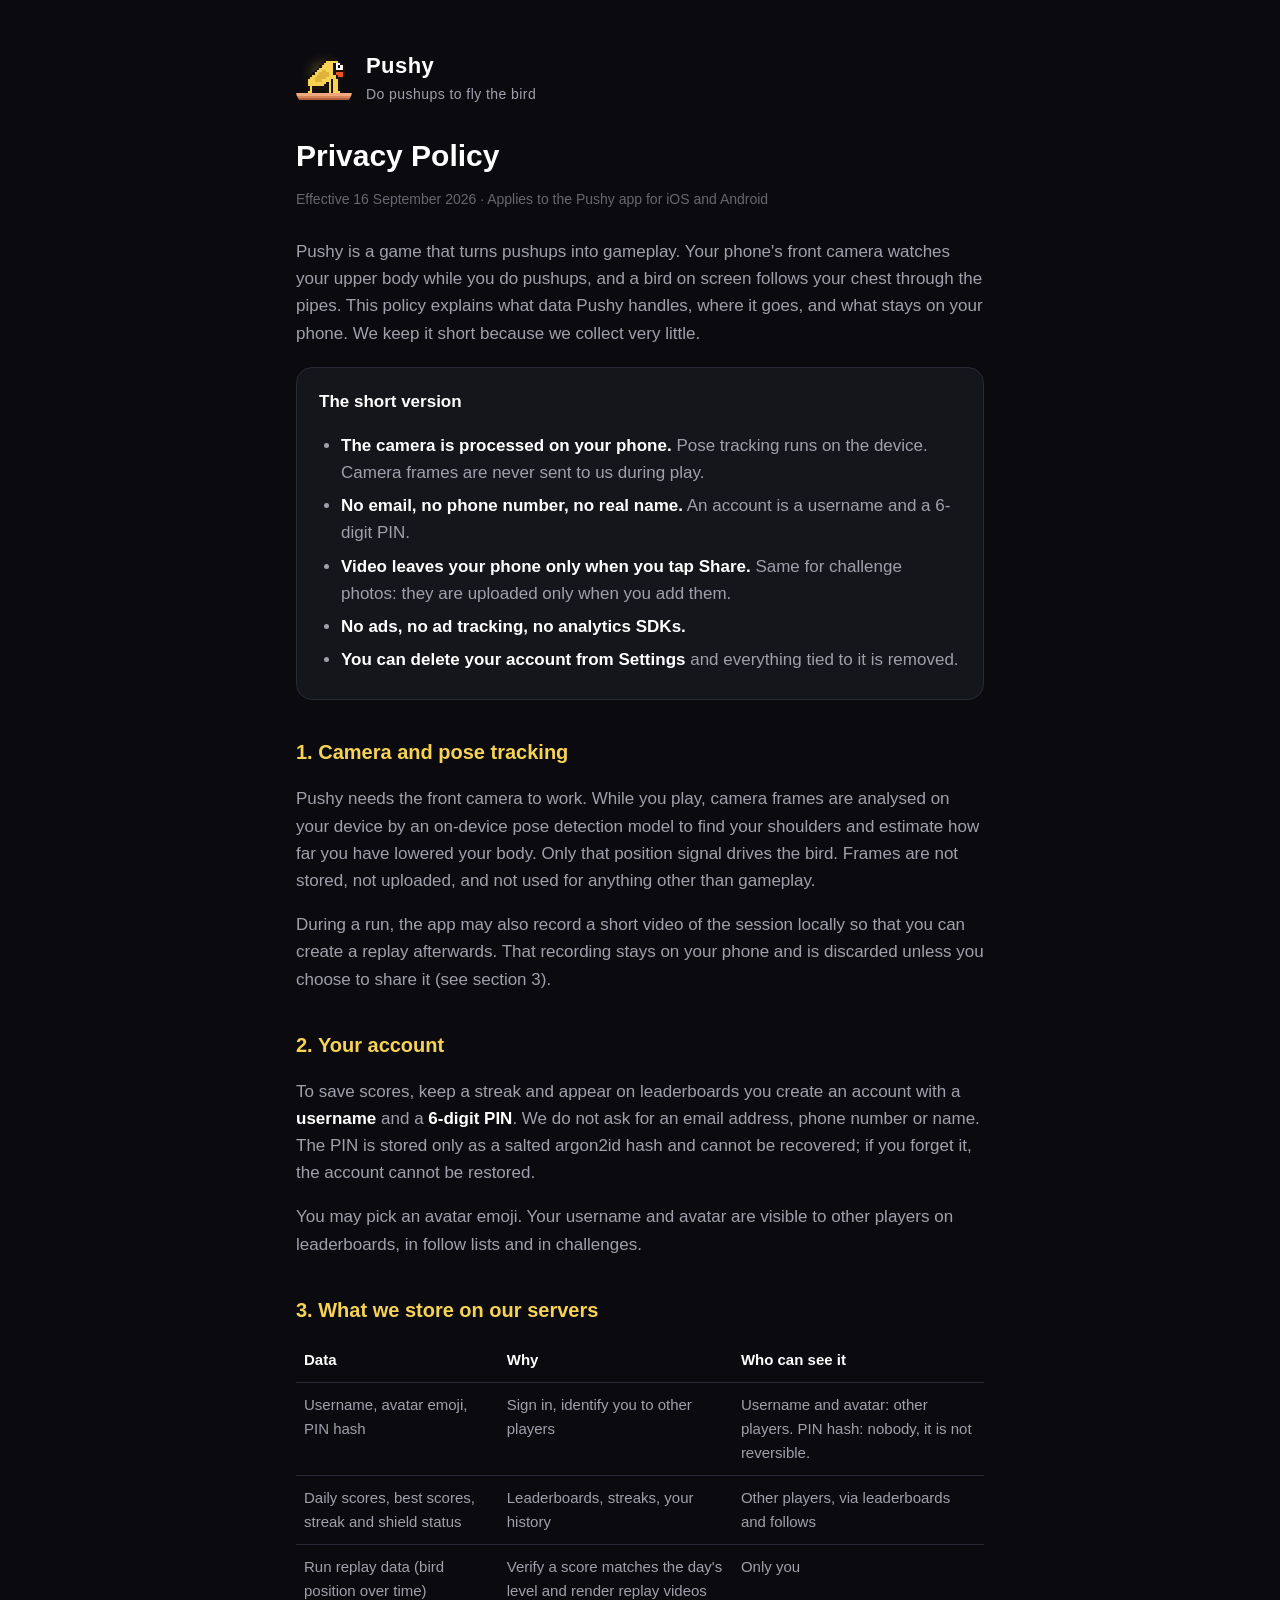
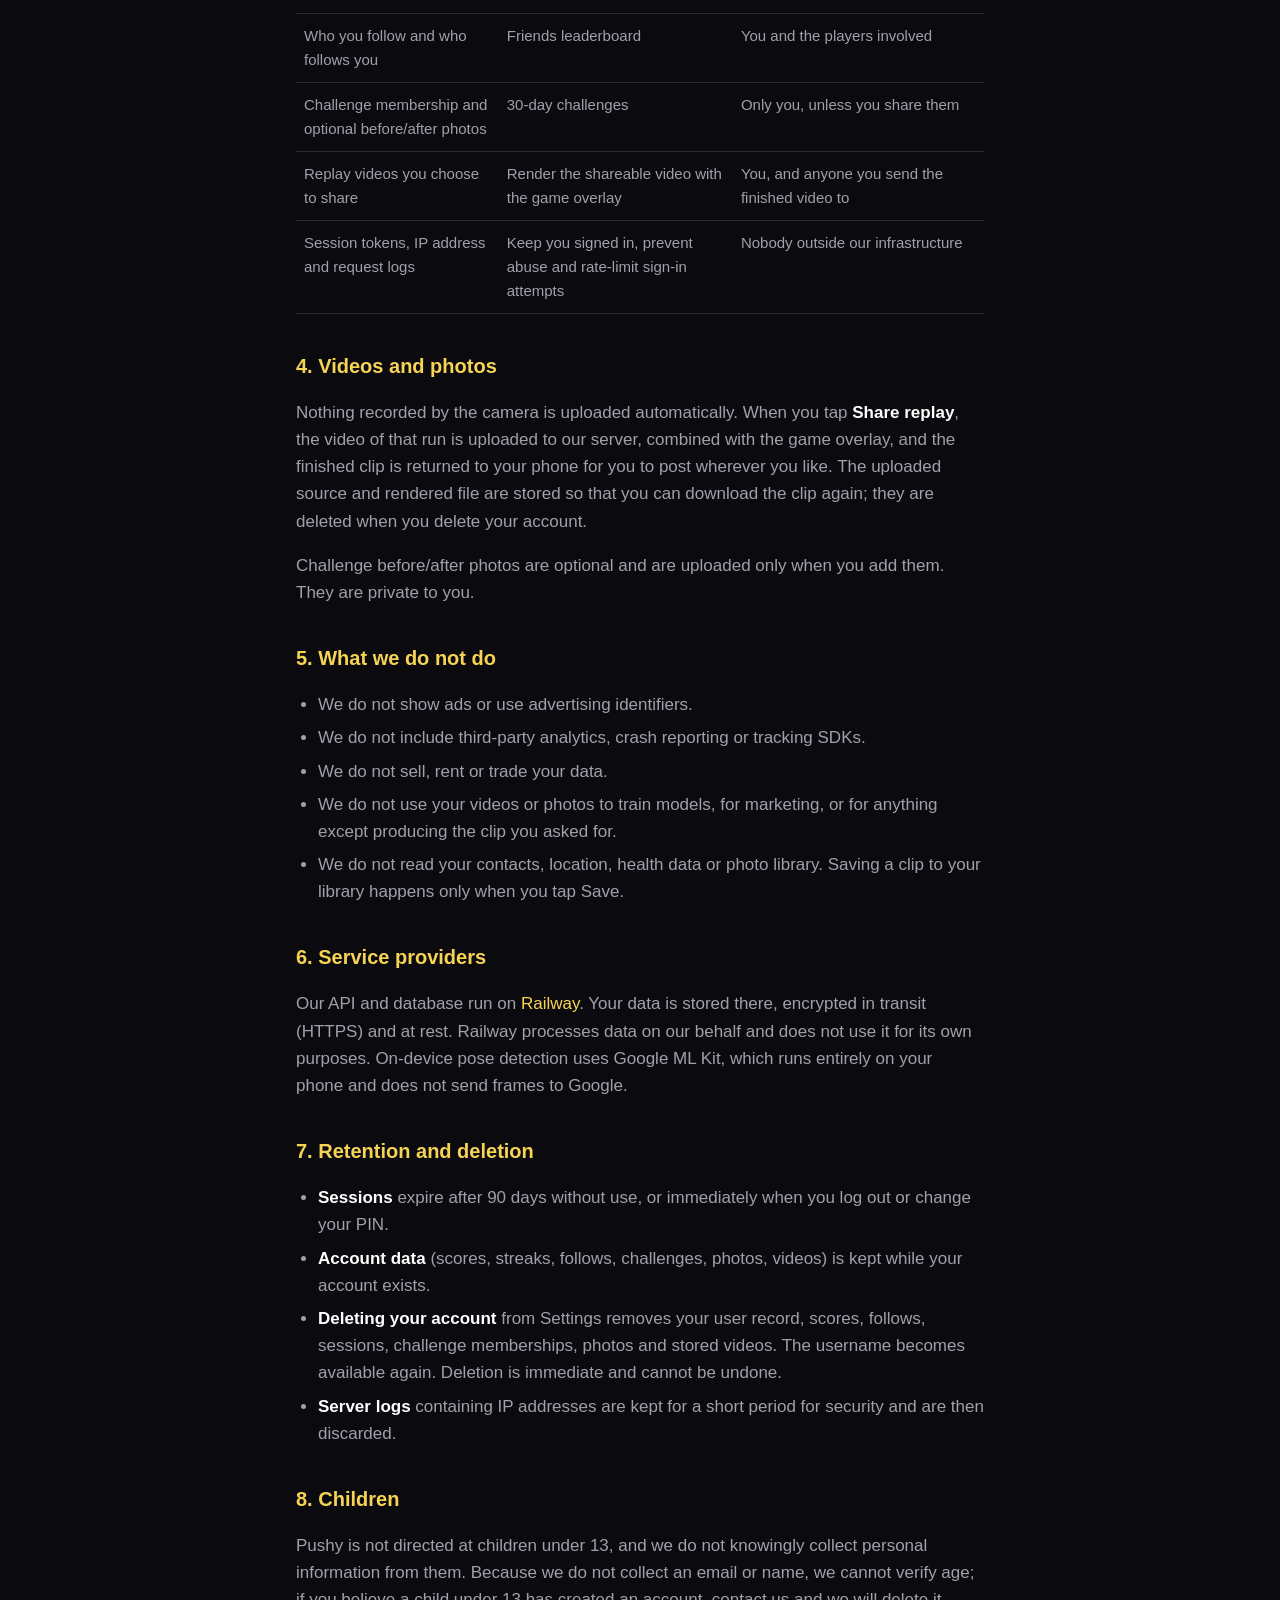
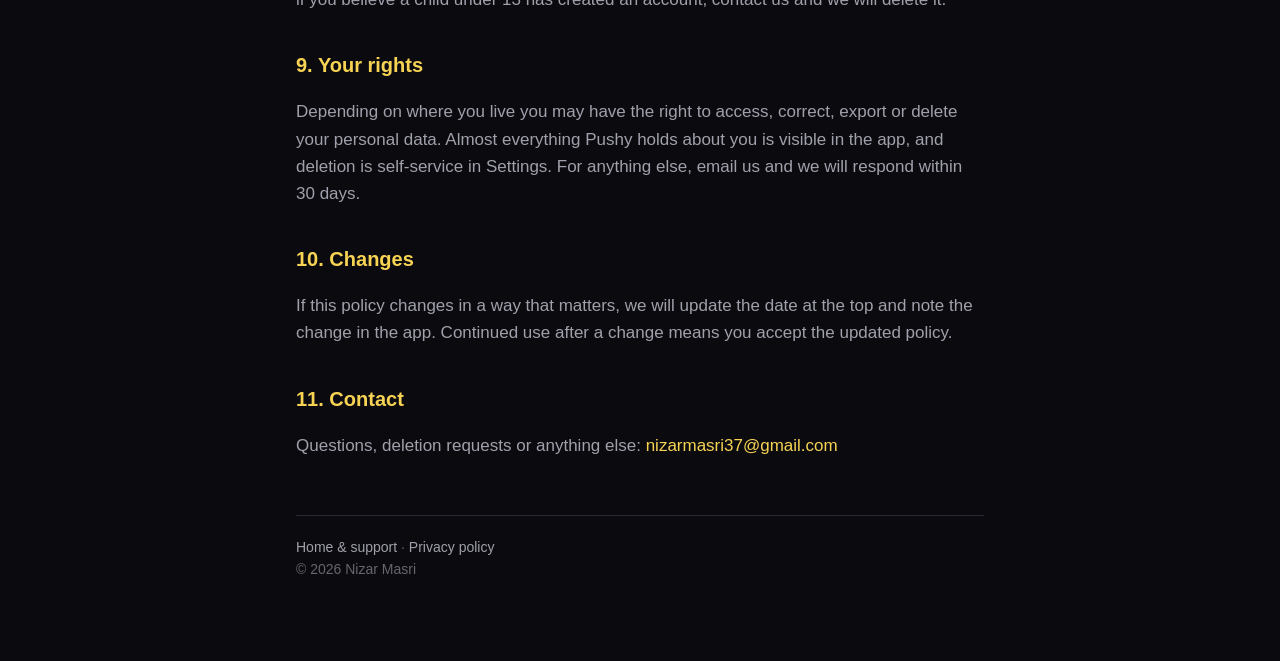
==== privacy.html @ ee4eb8f3 "Pushy support site and privacy policy Co-Authored-By: Claude Fable 5.1 <noreply@anthropic.com>" ====
<!DOCTYPE html>
<html lang="en">
<head>
<meta charset="utf-8">
<meta name="viewport" content="width=device-width, initial-scale=1">
<meta name="color-scheme" content="dark">
<title>Pushy Privacy Policy</title>
<meta name="description" content="How Pushy, the pushup game, collects, uses and protects your data.">
<link rel="icon" href="icon.png">
<link rel="stylesheet" href="style.css">
</head>
<body>
<main>
  <header>
    <img src="icon.png" alt="Pushy icon">
    <div class="brand">Pushy <span>Do pushups to fly the bird</span></div>
  </header>

  <h1>Privacy Policy</h1>
  <p class="meta">Effective 16 September 2026 · Applies to the Pushy app for iOS and Android</p>

  <p>Pushy is a game that turns pushups into gameplay. Your phone's front camera watches your upper body while you do pushups, and a bird on screen follows your chest through the pipes. This policy explains what data Pushy handles, where it goes, and what stays on your phone. We keep it short because we collect very little.</p>

  <div class="card">
    <h3>The short version</h3>
    <ul>
      <li><strong>The camera is processed on your phone.</strong> Pose tracking runs on the device. Camera frames are never sent to us during play.</li>
      <li><strong>No email, no phone number, no real name.</strong> An account is a username and a 6-digit PIN.</li>
      <li><strong>Video leaves your phone only when you tap Share.</strong> Same for challenge photos: they are uploaded only when you add them.</li>
      <li><strong>No ads, no ad tracking, no analytics SDKs.</strong></li>
      <li><strong>You can delete your account from Settings</strong> and everything tied to it is removed.</li>
    </ul>
  </div>

  <h2>1. Camera and pose tracking</h2>
  <p>Pushy needs the front camera to work. While you play, camera frames are analysed on your device by an on-device pose detection model to find your shoulders and estimate how far you have lowered your body. Only that position signal drives the bird. Frames are not stored, not uploaded, and not used for anything other than gameplay.</p>
  <p>During a run, the app may also record a short video of the session locally so that you can create a replay afterwards. That recording stays on your phone and is discarded unless you choose to share it (see section 3).</p>

  <h2>2. Your account</h2>
  <p>To save scores, keep a streak and appear on leaderboards you create an account with a <strong>username</strong> and a <strong>6-digit PIN</strong>. We do not ask for an email address, phone number or name. The PIN is stored only as a salted argon2id hash and cannot be recovered; if you forget it, the account cannot be restored.</p>
  <p>You may pick an avatar emoji. Your username and avatar are visible to other players on leaderboards, in follow lists and in challenges.</p>

  <h2>3. What we store on our servers</h2>
  <table>
    <tr><th>Data</th><th>Why</th><th>Who can see it</th></tr>
    <tr><td>Username, avatar emoji, PIN hash</td><td>Sign in, identify you to other players</td><td>Username and avatar: other players. PIN hash: nobody, it is not reversible.</td></tr>
    <tr><td>Daily scores, best scores, streak and shield status</td><td>Leaderboards, streaks, your history</td><td>Other players, via leaderboards and follows</td></tr>
    <tr><td>Run replay data (bird position over time)</td><td>Verify a score matches the day's level and render replay videos</td><td>Only you</td></tr>
    <tr><td>Who you follow and who follows you</td><td>Friends leaderboard</td><td>You and the players involved</td></tr>
    <tr><td>Challenge membership and optional before/after photos</td><td>30-day challenges</td><td>Only you, unless you share them</td></tr>
    <tr><td>Replay videos you choose to share</td><td>Render the shareable video with the game overlay</td><td>You, and anyone you send the finished video to</td></tr>
    <tr><td>Session tokens, IP address and request logs</td><td>Keep you signed in, prevent abuse and rate-limit sign-in attempts</td><td>Nobody outside our infrastructure</td></tr>
  </table>

  <h2>4. Videos and photos</h2>
  <p>Nothing recorded by the camera is uploaded automatically. When you tap <strong>Share replay</strong>, the video of that run is uploaded to our server, combined with the game overlay, and the finished clip is returned to your phone for you to post wherever you like. The uploaded source and rendered file are stored so that you can download the clip again; they are deleted when you delete your account.</p>
  <p>Challenge before/after photos are optional and are uploaded only when you add them. They are private to you.</p>

  <h2>5. What we do not do</h2>
  <ul>
    <li>We do not show ads or use advertising identifiers.</li>
    <li>We do not include third-party analytics, crash reporting or tracking SDKs.</li>
    <li>We do not sell, rent or trade your data.</li>
    <li>We do not use your videos or photos to train models, for marketing, or for anything except producing the clip you asked for.</li>
    <li>We do not read your contacts, location, health data or photo library. Saving a clip to your library happens only when you tap Save.</li>
  </ul>

  <h2>6. Service providers</h2>
  <p>Our API and database run on <a href="https://railway.com" rel="noopener">Railway</a>. Your data is stored there, encrypted in transit (HTTPS) and at rest. Railway processes data on our behalf and does not use it for its own purposes. On-device pose detection uses Google ML Kit, which runs entirely on your phone and does not send frames to Google.</p>

  <h2>7. Retention and deletion</h2>
  <ul>
    <li><strong>Sessions</strong> expire after 90 days without use, or immediately when you log out or change your PIN.</li>
    <li><strong>Account data</strong> (scores, streaks, follows, challenges, photos, videos) is kept while your account exists.</li>
    <li><strong>Deleting your account</strong> from Settings removes your user record, scores, follows, sessions, challenge memberships, photos and stored videos. The username becomes available again. Deletion is immediate and cannot be undone.</li>
    <li><strong>Server logs</strong> containing IP addresses are kept for a short period for security and are then discarded.</li>
  </ul>

  <h2>8. Children</h2>
  <p>Pushy is not directed at children under 13, and we do not knowingly collect personal information from them. Because we do not collect an email or name, we cannot verify age; if you believe a child under 13 has created an account, contact us and we will delete it.</p>

  <h2>9. Your rights</h2>
  <p>Depending on where you live you may have the right to access, correct, export or delete your personal data. Almost everything Pushy holds about you is visible in the app, and deletion is self-service in Settings. For anything else, email us and we will respond within 30 days.</p>

  <h2>10. Changes</h2>
  <p>If this policy changes in a way that matters, we will update the date at the top and note the change in the app. Continued use after a change means you accept the updated policy.</p>

  <h2>11. Contact</h2>
  <p>Questions, deletion requests or anything else: <a href="mailto:nizarmasri37@gmail.com">nizarmasri37@gmail.com</a></p>

  <footer>
    <a href="index.html">Home &amp; support</a> · <a href="privacy.html">Privacy policy</a><br>
    © 2026 Nizar Masri
  </footer>
</main>
</body>
</html>
---- style.css ----
:root {
  --bg: #0B0B0F;
  --bg2: #101016;
  --card: #15151C;
  --border: #2A2A36;
  --text: #FFFFFF;
  --muted: #A0A0AC;
  --faint: #66666F;
  --accent: #F7D354;
  --copper: #D8875C;
}
* { box-sizing: border-box; }
html { -webkit-text-size-adjust: 100%; }
body {
  margin: 0;
  background: var(--bg);
  color: var(--text);
  font-family: -apple-system, BlinkMacSystemFont, "Segoe UI", Roboto, Helvetica, Arial, sans-serif;
  font-size: 17px;
  line-height: 1.6;
}
main { max-width: 720px; margin: 0 auto; padding: 48px 16px 80px; }
header { display: flex; align-items: center; gap: 14px; margin-bottom: 32px; }
header img { width: 56px; height: 56px; border-radius: 14px; image-rendering: pixelated; }
header .brand { font-weight: 800; font-size: 22px; letter-spacing: 0.02em; }
header .brand span { display: block; font-weight: 400; font-size: 14px; color: var(--muted); }
h1 { font-size: 30px; line-height: 1.2; margin: 0 0 8px; }
h2 { font-size: 20px; margin: 36px 0 10px; color: var(--accent); }
p, li { color: var(--muted); }
strong { color: var(--text); }
a { color: var(--accent); text-decoration: none; }
a:hover { text-decoration: underline; }
.meta { color: var(--faint); font-size: 14px; margin-bottom: 28px; }
.card {
  background: var(--card);
  border: 1px solid var(--border);
  border-radius: 16px;
  padding: 20px 22px;
  margin: 20px 0;
}
.card p:last-child, .card ul:last-child { margin-bottom: 0; }
.card h3 { margin: 0 0 8px; font-size: 17px; color: var(--text); }
ul { padding-left: 22px; }
li { margin: 6px 0; }
table { width: 100%; border-collapse: collapse; margin: 12px 0; font-size: 15px; }
th, td { text-align: left; padding: 10px 8px; border-bottom: 1px solid var(--border); vertical-align: top; }
th { color: var(--text); font-weight: 600; }
td { color: var(--muted); }
footer { margin-top: 56px; padding-top: 20px; border-top: 1px solid var(--border); color: var(--faint); font-size: 14px; }
footer a { color: var(--muted); }
.btn {
  display: inline-block;
  background: var(--accent);
  color: var(--bg);
  font-weight: 700;
  padding: 12px 20px;
  border-radius: 12px;
  margin-top: 8px;
}
.btn:hover { text-decoration: none; background: #E0B43A; }
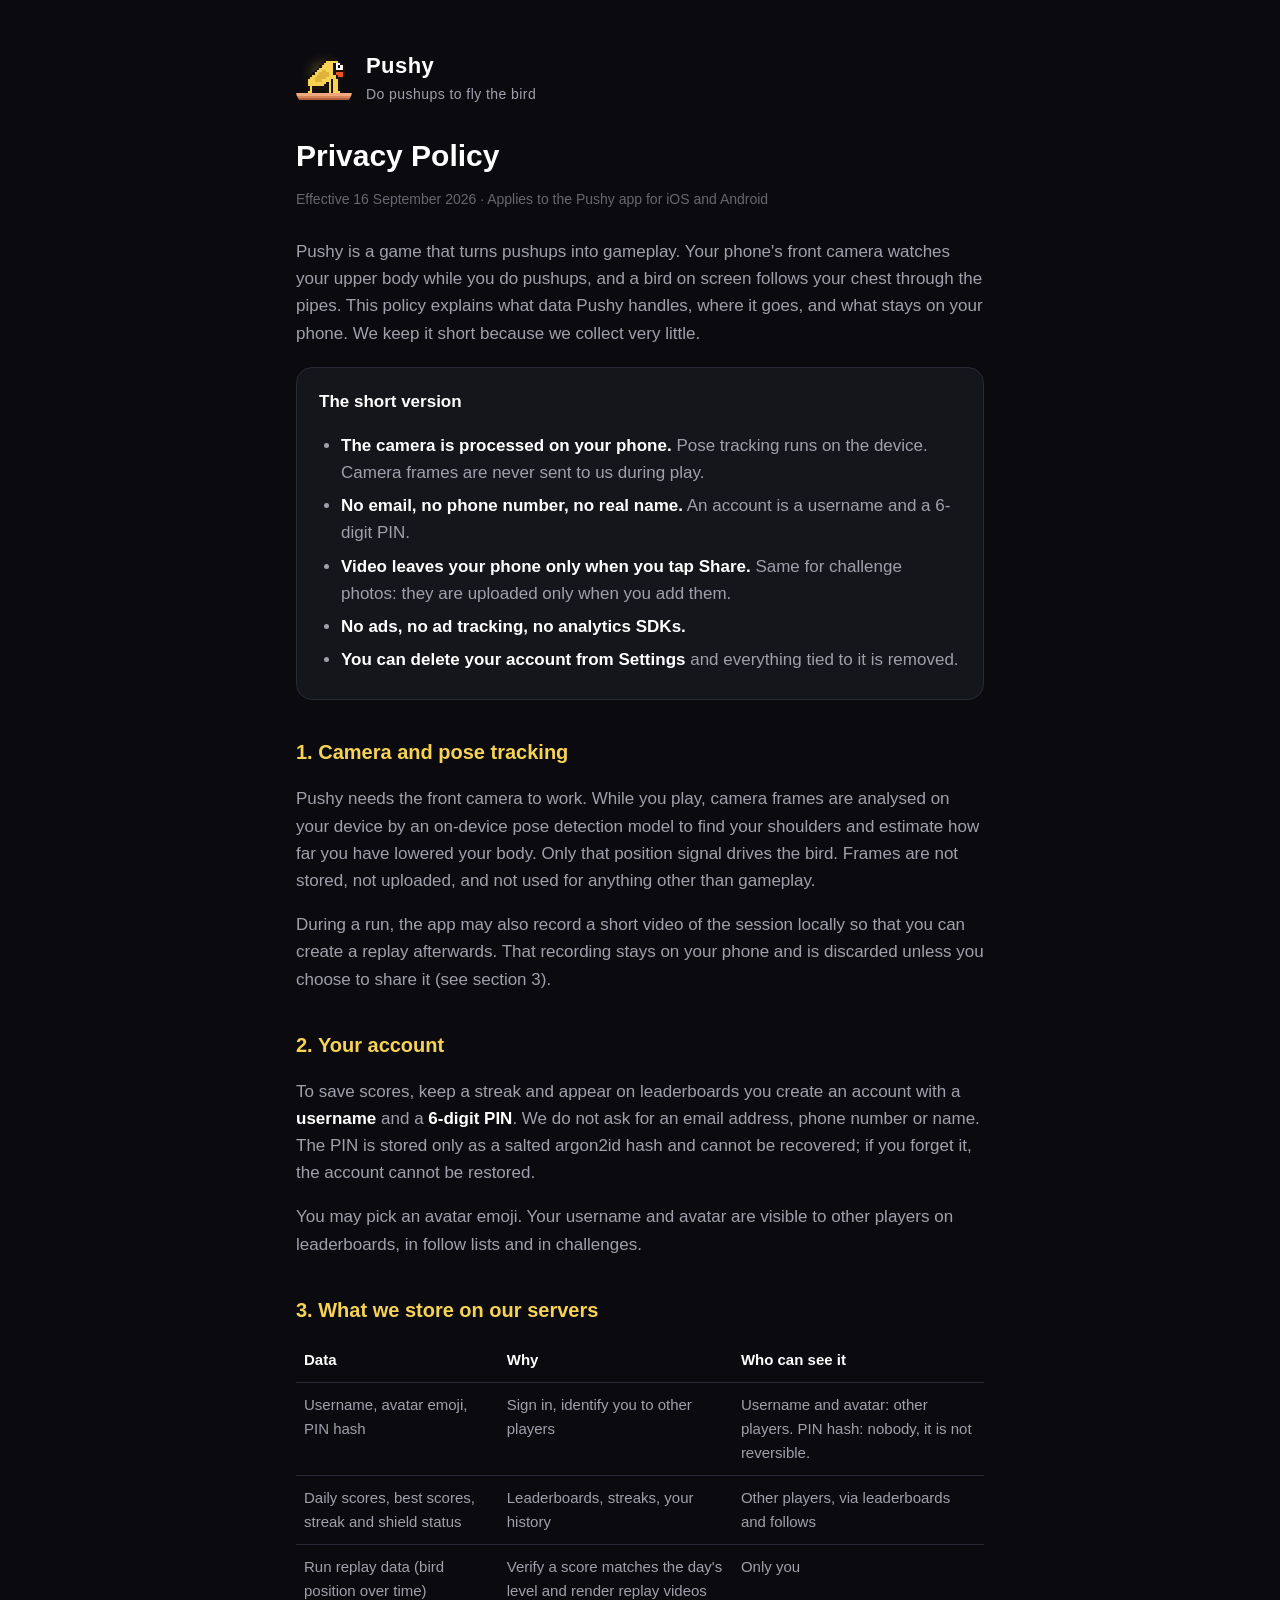
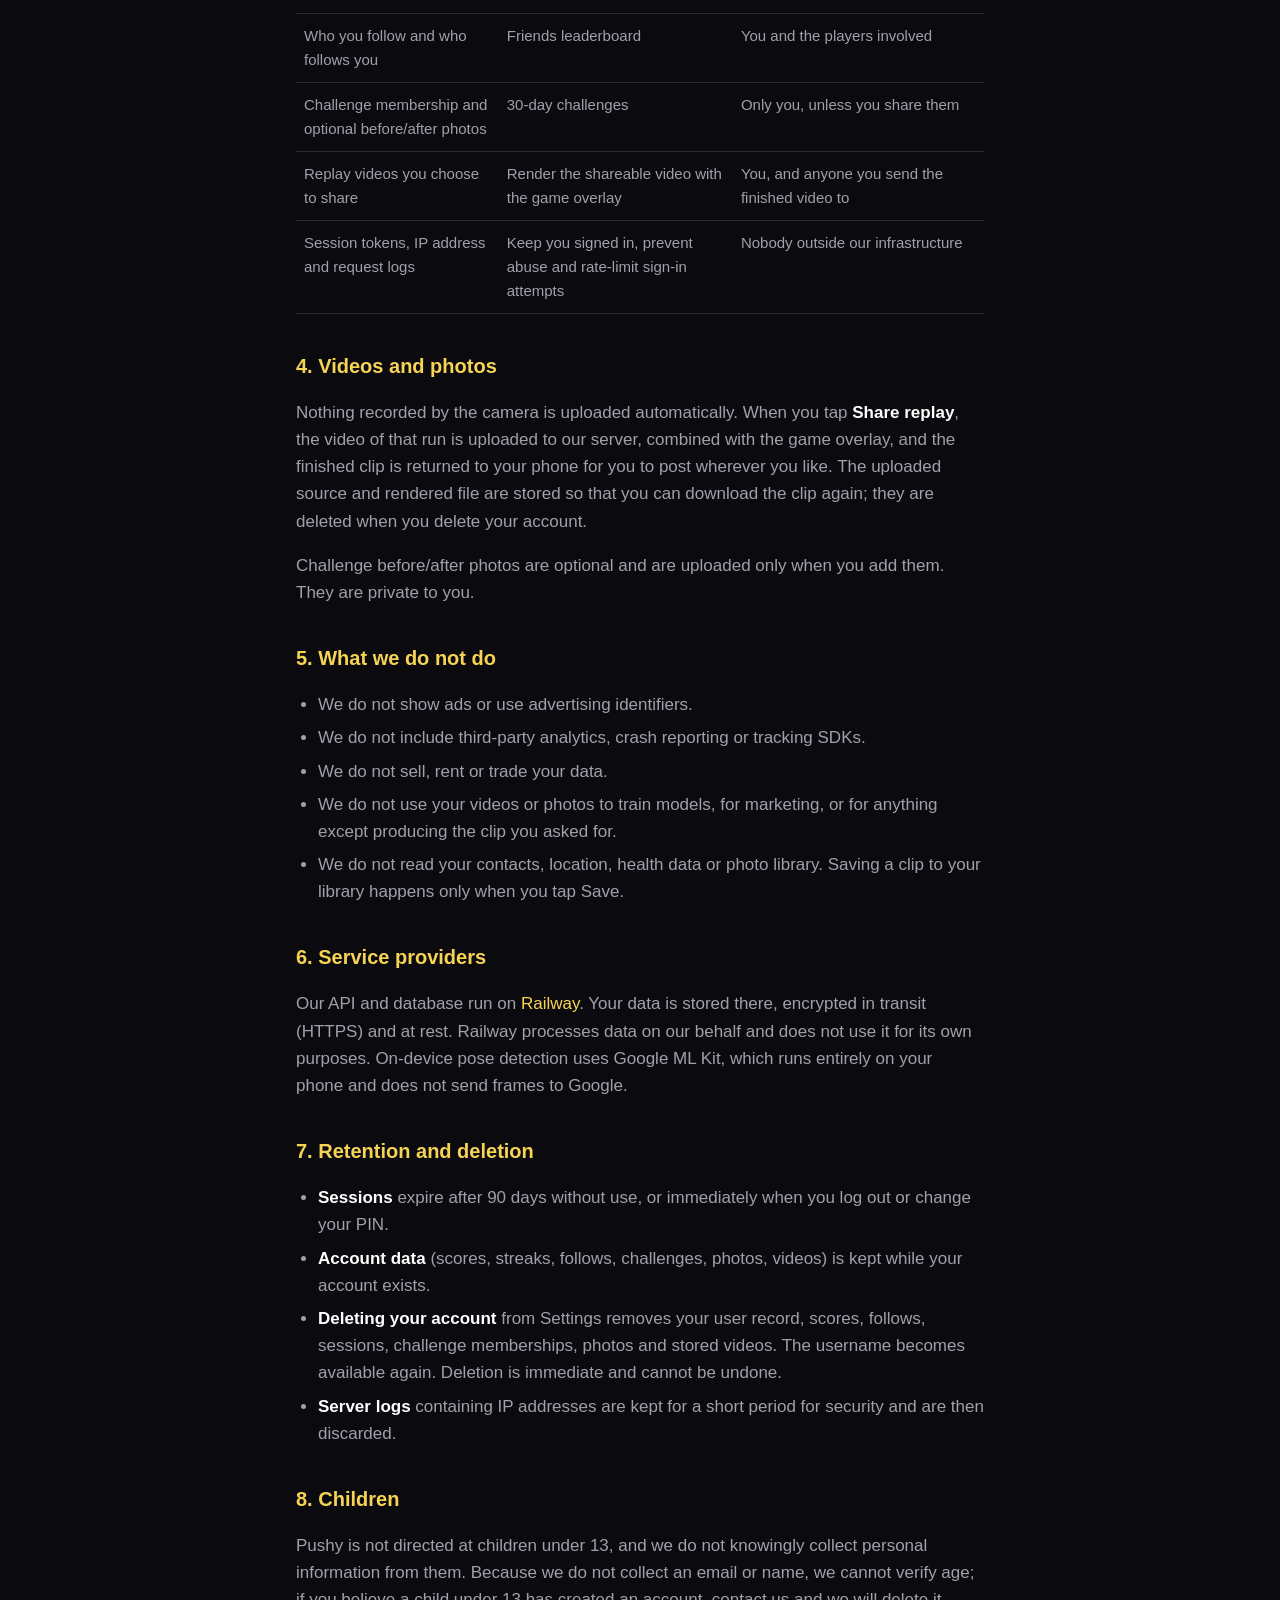
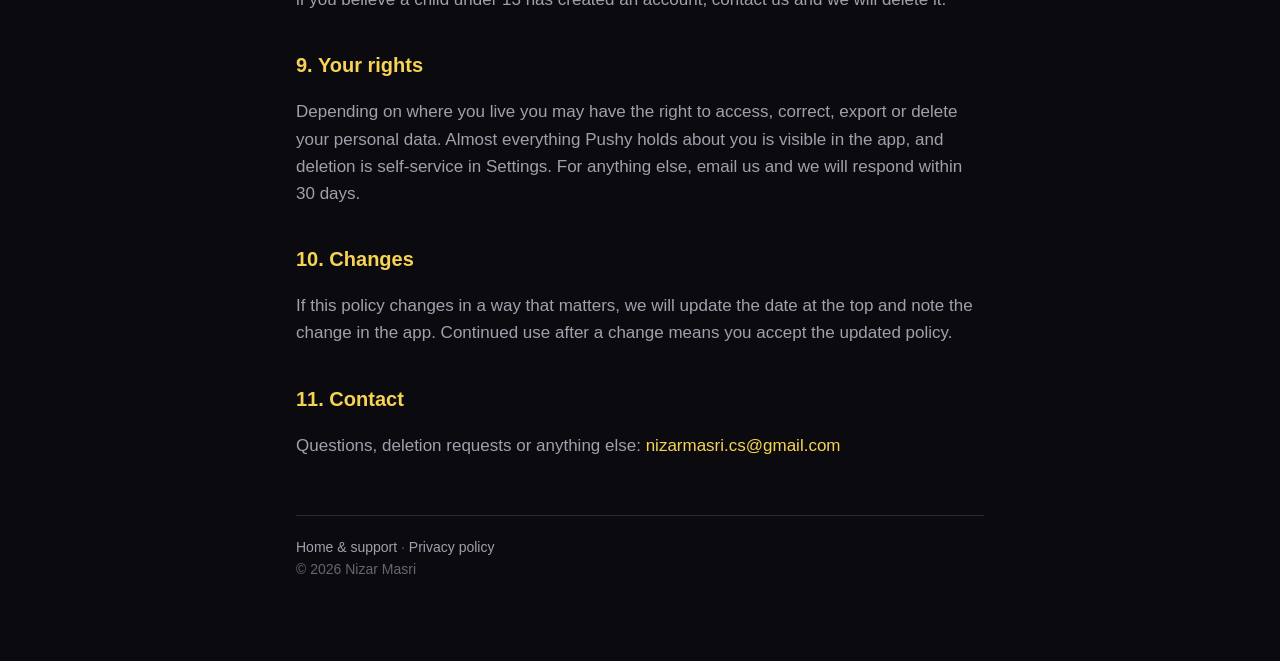
==== commit 1af913b8: "Fix contact email Co-Authored-By: Claude Fable 5.1 <noreply@anthropic.com>" ====
--- a/privacy.html
+++ b/privacy.html
@@ -86,7 +86,7 @@
   <p>If this policy changes in a way that matters, we will update the date at the top and note the change in the app. Continued use after a change means you accept the updated policy.</p>
 
   <h2>11. Contact</h2>
-  <p>Questions, deletion requests or anything else: <a href="mailto:nizarmasri37@gmail.com">nizarmasri37@gmail.com</a></p>
+  <p>Questions, deletion requests or anything else: <a href="mailto:nizarmasri.cs@gmail.com">nizarmasri.cs@gmail.com</a></p>
 
   <footer>
     <a href="index.html">Home &amp; support</a> · <a href="privacy.html">Privacy policy</a><br>
